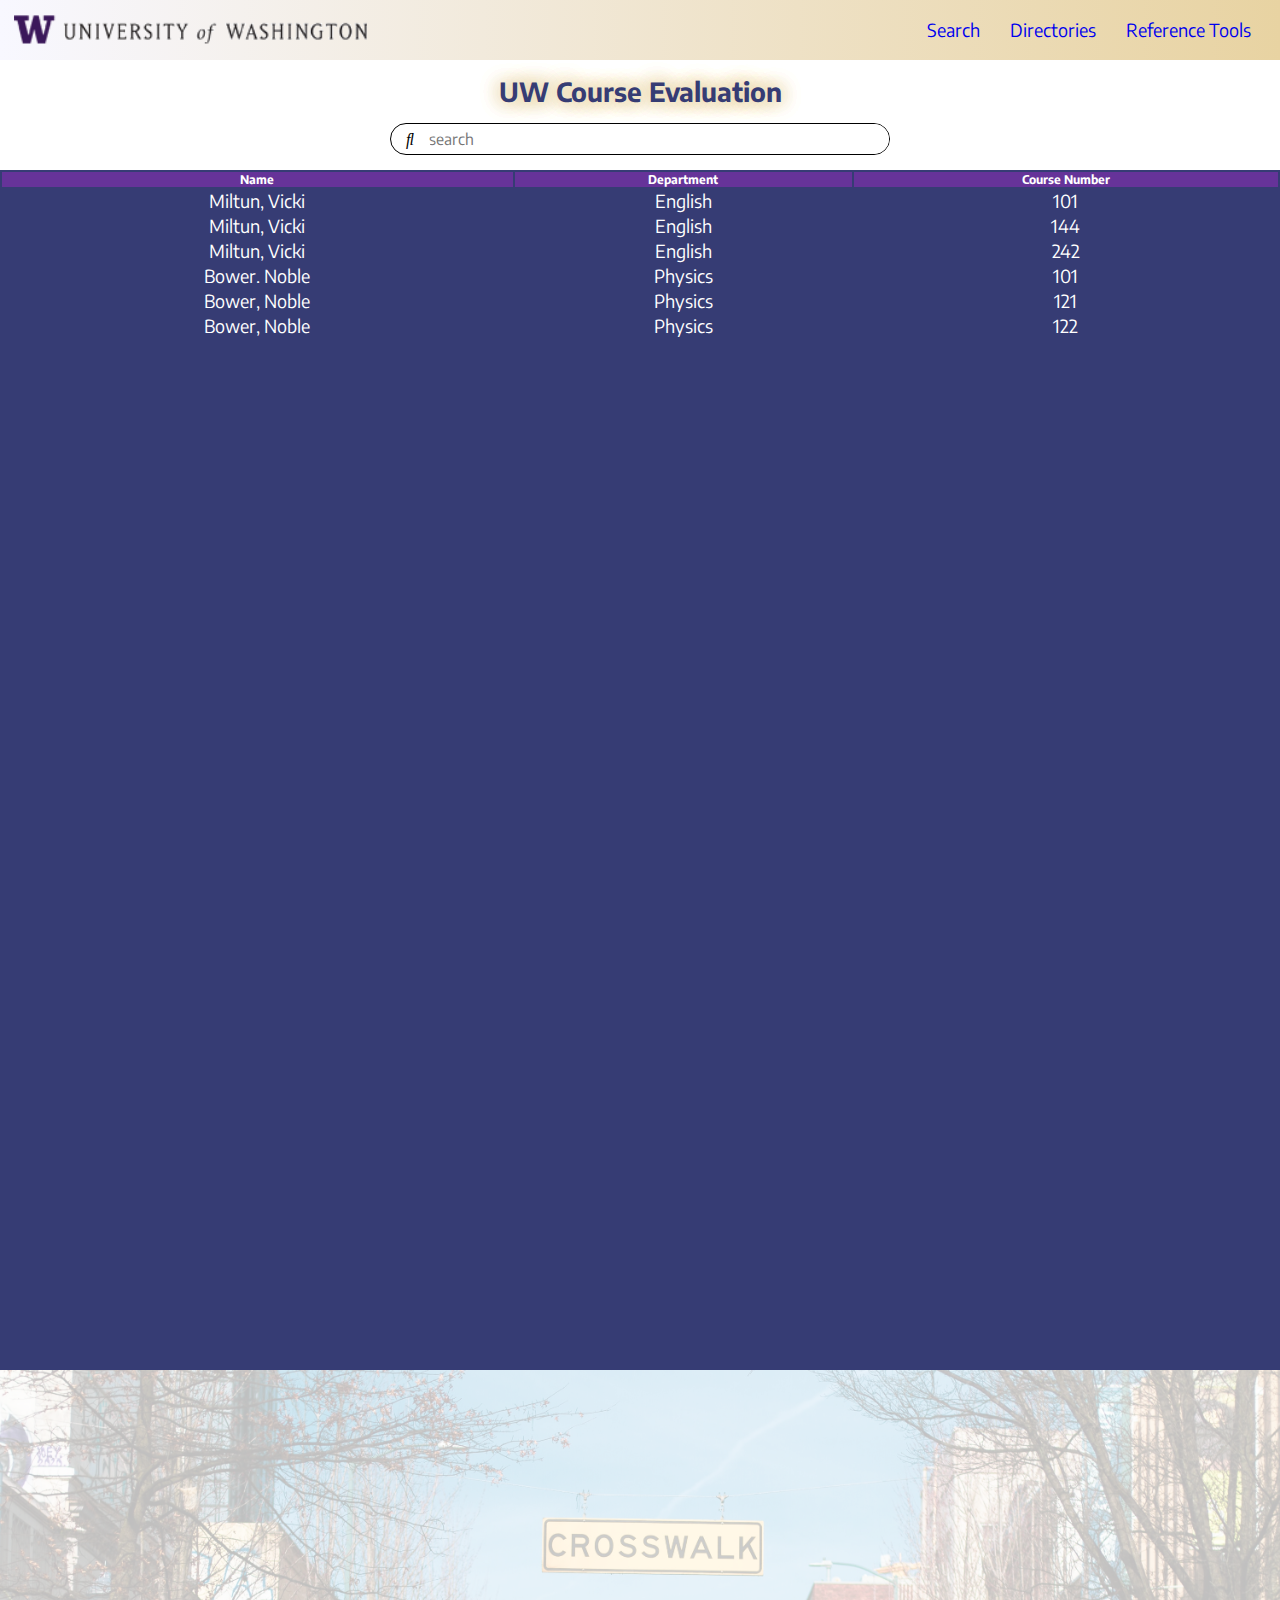
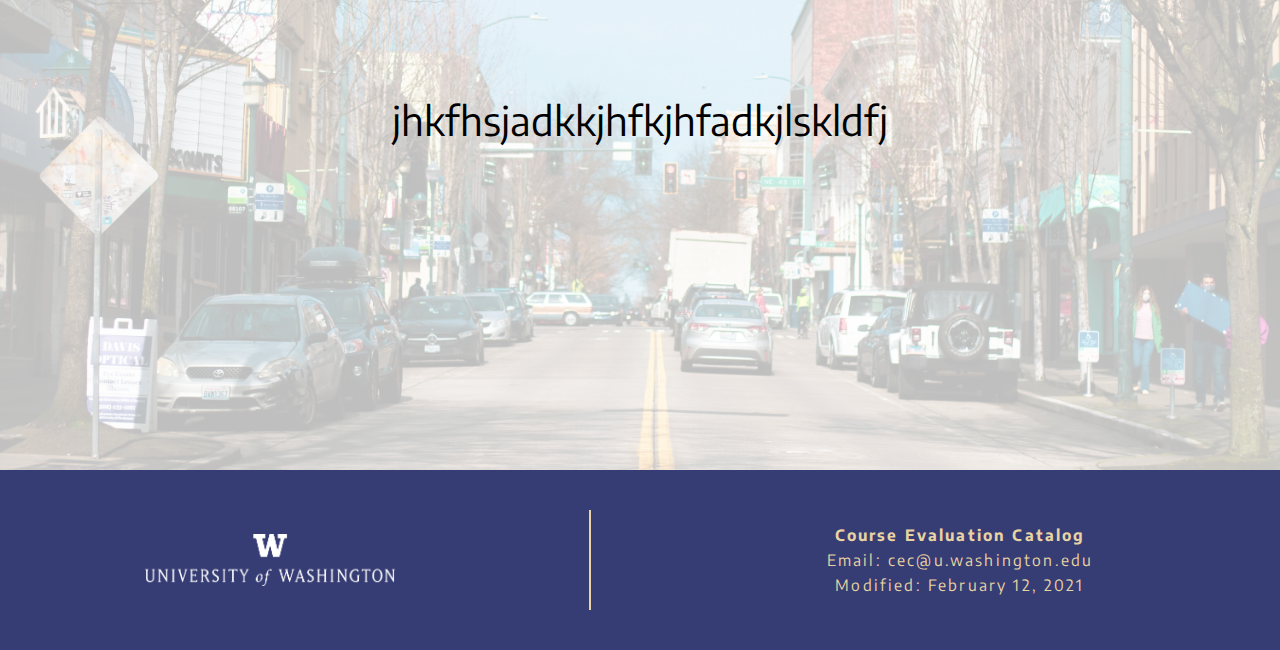
==== data.html @ 4219cb50 "Importing project" ====
<!DOCTYPE html>
<html>

<head>
    <meta charset="UTF-8">
    <meta name="viewport" content="width=device-width, initial-scale=1.0">
    <link rel="stylesheet" href="https://use.fontawesome.com/releases/v5.15.3/css/all.css"
        integrity="sha384-SZXxX4whJ79/gErwcOYf+zWLeJdY/qpuqC4cAa9rOGUstPomtqpuNWT9wdPEn2fk" crossorigin="anonymous">
    <link rel="stylesheet" href="https://cdnjs.cloudflare.com/ajax/libs/font-awesome/4.7.0/css/font-awesome.min.css">
    <link rel="icon" href="images/favicon.ico?v=2" type="image/x-icon">
    <link rel="stylesheet" type="text/css" href="style.css" />
    <title>UW Course Evalutation</title>
</head>

<body>
    <nav class="nav-container">
        <img class="nav-logo" src="images/uw_name.gif" alt="UW name">
        <ul class="nav-link-wrapper">
            <li><a href="#" class="nav-link">Search</a></li>
            <li><a href="#" class="nav-link">Directories</a></li>
            <li><a href="#" class="nav-link">Reference Tools</a></li>
        </ul>
    </nav>

    <!-- <hr style="width: 90%; margin: 20px auto; background-color:#E8D3A2; height: 3px;"> -->

    <main>
        <section class="slide-1">
            <h1 class="slide-1-title">UW Course Evaluation</h1>
            <form>
                <i class="fas fa-search"></i>
                <input id="search" type="text" placeholder="search" class="form-control">
            </form>
            <div class="grid-container">
                <table class = "table custom">
                    <tr class = "bg-info">
                        <th>Name</th>
                        <th>Department</th>
                        <th>Course Number</th>
                    </tr>
    
                    <tbody id="myTable">
                        
                    </tbody>
                </table>
            </div>
        </section>

        <section class="slide-2">
            <img class="slide-2-img" src="images/uw_area1.jpg" placeholder="UW Area">
            <div class="slide-2-container">
                <p class="slide-2-text">jhkfhsjadkkjhfkjhfadkjlskldfj</p>
            </div>
        </section>
    </main>

    <footer id="testing">
        <img class="footer-img" src="images/uwb_signature.png" alt="UWB">
        <hr color=" #E8D3A2" width="100">
        <div class="info">
            <h4>Course Evaluation Catalog</h4>
            <p>Email: cec@u.washington.edu</p>
            <p>Modified: February 12, 2021</p>            
        </div>
    </footer> 


    <script>
        var myArray = [
            {'name': 'Miltun, Vicki', 'ClassDep' : 'English', 'ClassID':'101'},
            {'name': 'Miltun, Vicki', 'ClassDep' : 'English', 'ClassID':'144'},
            {'name': 'Miltun, Vicki', 'ClassDep' : 'English', 'ClassID':'242'},
            {'name': 'Bower. Noble', 'ClassDep' : 'Physics', 'ClassID':'101'},
            {'name': 'Bower, Noble', 'ClassDep' : 'Physics', 'ClassID':'121'},
            {'name': 'Bower, Noble', 'ClassDep' : 'Physics', 'ClassID':'122'}
        ]

        buildTable(myArray)

        function buildTable(data){
            var table = document.getElementById('myTable')

            table.innerHTML = ''
            
            for (var i = 0; i < data.length; i++){
                var row = `<tr>
                                <td>${data[i].name}</td>
                                <td>${data[i].ClassDep}</td>
                                <td>${data[i].ClassID}</td>
                        </tr>`
                        table.innerHTML += row
            }
        }
    </script>
    <script type="text/javascript" src="main.js"></script>
    <script type="text/javascript" src="teachers.json"></script>
    <script src="https://ajax.googleapis.com/ajax/libs/jquery/3.5.1/jquery.min.js"></script>
</body>

</html>
---- style.css ----
@import url('https://fonts.googleapis.com/css2?family=Encode+Sans:wght@500&display=swap');

html {
    --ss-color: ghostwhite;
    --ss-boxsize: 4rem;
}

* {
    margin: 0;
    padding: 0;
    box-sizing: border-box;
    font-family: 'Encode Sans';
    font-size: 12px;
}

.nav-container {
    width: 100%;
    height: 100%;
    background: linear-gradient(to right, ghostwhite, #E8D3A2);
    display: flex;
    justify-content: center;
    align-items: center;
    justify-content: space-between;
    padding: 1.2rem;
}

.nav-logo {
    width: auto;
    height: 2.6rem;
}

.nav-link-wrapper {
    list-style-type: none;
    display: flex;
    justify-content: center;
    align-items: center;
}

.nav-link-wrapper > li {
    margin: 0 15px;
}

.nav-link {
    text-decoration: none;
    font-size: 1.3rem;
    outline: none;
    bordeR: none;
    font-size: 1.5rem;
}

.nav-link:hover {
    color: #664238;
}

form {
    border: 1px solid black;
    border-radius: 20px;
    width: 500px;
    margin: 15px auto;
    display: flex;
    justify-content: center;
    align-items: center;
}

input[type="text"] {
    outline: none;
    border: none;
    height: 30px;
    width: 100%;
    font-size: 1.3rem;
    border-radius: 20px;
}

form .fas {
    padding: 0 15px;
    font-size: 16px;
}

.slide-1 {
    width: 100%;
    height: 100%;
}

.slide-1-title {
    text-align: center;
    font-size: 2.2rem;
    margin: 15px;
    color: #363C74;
    text-shadow:  0 0 20px #E8D3A2, 0 0 20px #E8D3A2, 0 0 20px #E8D3A2;
}

.slide-1-title h3 {
    text-align: center;
}

.slide-2 {
    width: 100%;
    height: 700px;;
    position: relative;
}

.slide-2-img {
    position: absolute;
    object-fit: cover;
    width: 100%;
    height: 100%;
    opacity: 0.25;
}

.slide-2-container {
    position: absolute;
    width: 100%;
    height: 100%;
    display: flex;
    justify-content: center;
    align-items: center;
}

.slide-2-text {
    font-size: 40px;
}

.grid-container {
    background: #363C74;
    grid-template-columns: 1fr;
    overflow: auto;
    overflow-x: hidden;
    align-self: start;
    width: 100%;
    height: 1200px;
}

.grid-item {
    height: 50px;
    width: 100%;
    text-align: center;
    background: #E8D3A2;
    font-size: 1.6rem;
    align-self: start;
    margin: 10px auto;
    width: 98%;
}

th {
    background-color: rebeccapurple;
    color: white;
}
td{
    color:white;
    font-size: large;
    text-align: center;
    justify-content: center;
    align-items:center;
}

footer {
    display: flex;
    justify-content: space-evenly;
    align-items: center;
    background: #363C74;
    height: 180px;
    width: 100%;
    clear: both;
    color: #E8D3A2;
}

.footer-img {
    width: 250px;
}

.info {
    line-height: 25px;
    display: flex;
    flex-direction: column;
    align-items: center;
    justify-content: left;
    width: 350px;
}

.info * {
    font-size: 1.3rem;
    letter-spacing: 0.18rem;
}

hr {
    transform: rotate(90deg);
}

.table {
    width: 100%;
}
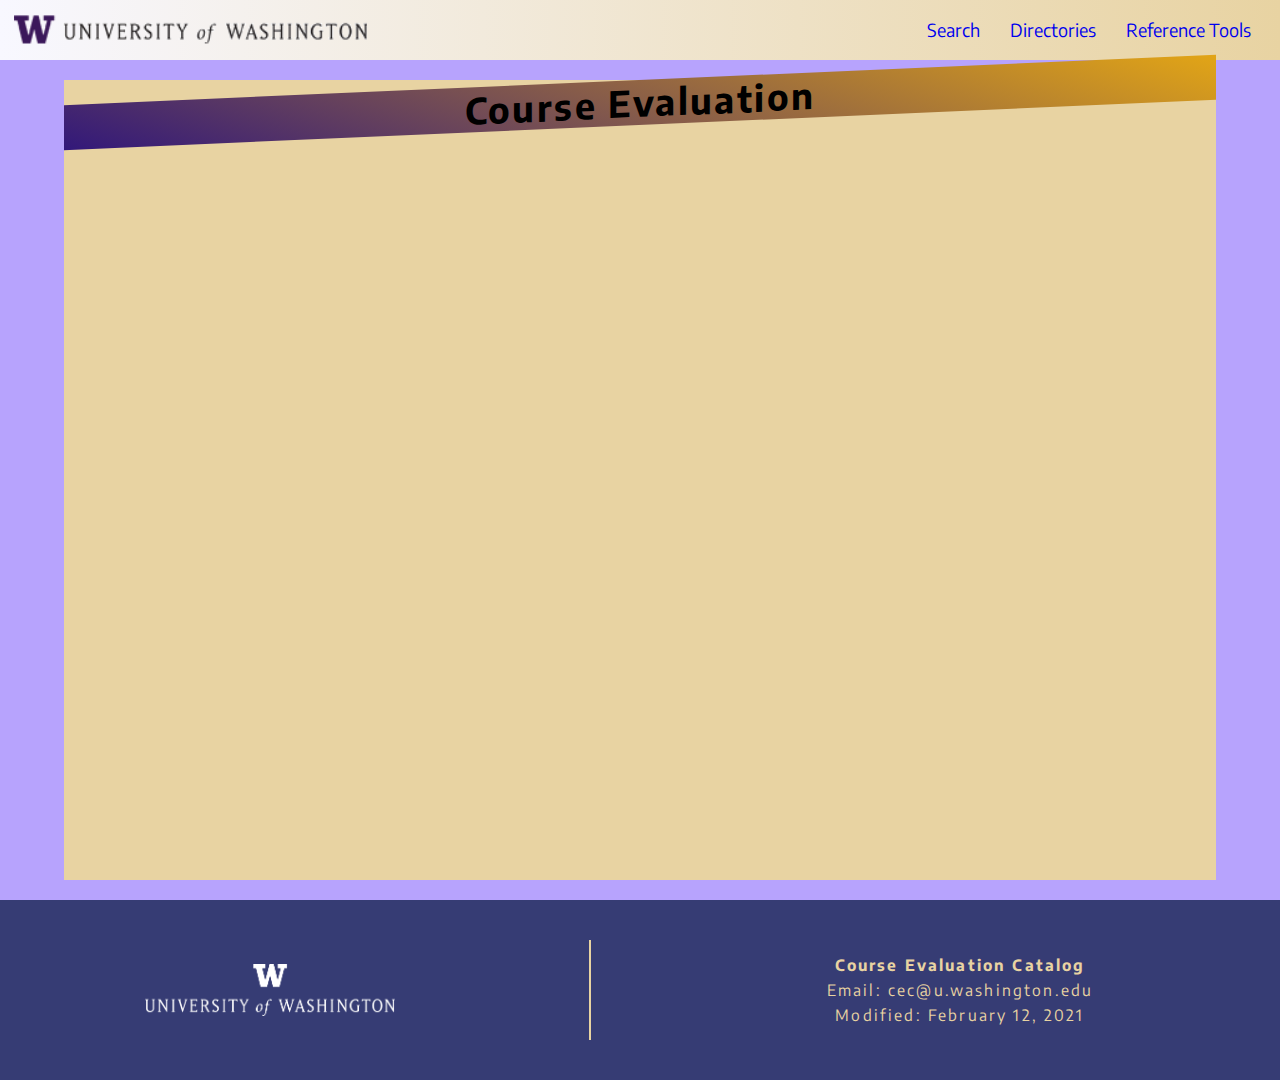
==== commit 0001faf9: "footer and second page" ====
--- a/data.html
+++ b/data.html
@@ -8,8 +8,8 @@
         integrity="sha384-SZXxX4whJ79/gErwcOYf+zWLeJdY/qpuqC4cAa9rOGUstPomtqpuNWT9wdPEn2fk" crossorigin="anonymous">
     <link rel="stylesheet" href="https://cdnjs.cloudflare.com/ajax/libs/font-awesome/4.7.0/css/font-awesome.min.css">
     <link rel="icon" href="images/favicon.ico?v=2" type="image/x-icon">
-    <link rel="stylesheet" type="text/css" href="style.css" />
-    <title>UW Course Evalutation</title>
+    <link rel="stylesheet" type="text/css" href="data.css" />
+    <title>UW Course Evaluation</title>
 </head>
 
 <body>
@@ -22,79 +22,24 @@
         </ul>
     </nav>
 
-    <!-- <hr style="width: 90%; margin: 20px auto; background-color:#E8D3A2; height: 3px;"> -->
-
     <main>
-        <section class="slide-1">
-            <h1 class="slide-1-title">UW Course Evaluation</h1>
-            <form>
-                <i class="fas fa-search"></i>
-                <input id="search" type="text" placeholder="search" class="form-control">
-            </form>
-            <div class="grid-container">
-                <table class = "table custom">
-                    <tr class = "bg-info">
-                        <th>Name</th>
-                        <th>Department</th>
-                        <th>Course Number</th>
-                    </tr>
-    
-                    <tbody id="myTable">
-                        
-                    </tbody>
-                </table>
-            </div>
-        </section>
-
-        <section class="slide-2">
-            <img class="slide-2-img" src="images/uw_area1.jpg" placeholder="UW Area">
-            <div class="slide-2-container">
-                <p class="slide-2-text">jhkfhsjadkkjhfkjhfadkjlskldfj</p>
+        <section>
+            <div class="title">
+                <h1>Course Evaluation</h1>
             </div>
         </section>
     </main>
 
     <footer id="testing">
         <img class="footer-img" src="images/uwb_signature.png" alt="UWB">
-        <hr color=" #E8D3A2" width="100">
+        <hr color="#E8D3A2" width="100">
         <div class="info">
-            <h4>Course Evaluation Catalog</h4>
+            <strong><h4>Course Evaluation Catalog</h4></strong>
             <p>Email: cec@u.washington.edu</p>
-            <p>Modified: February 12, 2021</p>            
+            <p>Modified: February 12, 2021</p>
         </div>
-    </footer> 
-
-
-    <script>
-        var myArray = [
-            {'name': 'Miltun, Vicki', 'ClassDep' : 'English', 'ClassID':'101'},
-            {'name': 'Miltun, Vicki', 'ClassDep' : 'English', 'ClassID':'144'},
-            {'name': 'Miltun, Vicki', 'ClassDep' : 'English', 'ClassID':'242'},
-            {'name': 'Bower. Noble', 'ClassDep' : 'Physics', 'ClassID':'101'},
-            {'name': 'Bower, Noble', 'ClassDep' : 'Physics', 'ClassID':'121'},
-            {'name': 'Bower, Noble', 'ClassDep' : 'Physics', 'ClassID':'122'}
-        ]
-
-        buildTable(myArray)
-
-        function buildTable(data){
-            var table = document.getElementById('myTable')
-
-            table.innerHTML = ''
-            
-            for (var i = 0; i < data.length; i++){
-                var row = `<tr>
-                                <td>${data[i].name}</td>
-                                <td>${data[i].ClassDep}</td>
-                                <td>${data[i].ClassID}</td>
-                        </tr>`
-                        table.innerHTML += row
-            }
-        }
-    </script>
-    <script type="text/javascript" src="main.js"></script>
-    <script type="text/javascript" src="teachers.json"></script>
+    </footer>
     <script src="https://ajax.googleapis.com/ajax/libs/jquery/3.5.1/jquery.min.js"></script>
 </body>
 
-</html>
+</html>--- a/data.css
+++ b/data.css
@@ -0,0 +1,112 @@
+@import url('https://fonts.googleapis.com/css2?family=Encode+Sans:wght@500&display=swap');
+
+* {
+    margin: 0;
+    padding: 0;
+    box-sizing: border-box;
+    font-family: 'Encode Sans';
+    font-size: 12px;
+}
+
+.nav-container {
+    width: 100%;
+    height: 100%;
+    background: linear-gradient(to right, ghostwhite, #E8D3A2);
+    display: flex;
+    justify-content: center;
+    align-items: center;
+    justify-content: space-between;
+    padding: 1.2rem;
+}
+
+.nav-logo {
+    width: auto;
+    height: 2.6rem;
+}
+
+.nav-link-wrapper {
+    list-style-type: none;
+    display: flex;
+    justify-content: center;
+    align-items: center;
+}
+
+.nav-link-wrapper > li {
+    margin: 0 15px;
+}
+
+.nav-link {
+    text-decoration: none;
+    font-size: 1.3rem;
+    outline: none;
+    bordeR: none;
+    font-size: 1.5rem;
+}
+
+.nav-link:hover {
+    color: #664238;
+}
+
+main {
+    width: 100%;
+    height: auto;
+    padding: 20px 0;
+    background: #b7a3fd;
+}
+
+.title::before {
+    content: '';
+    width: 100%;
+    background: linear-gradient(20deg, #32187a, #e2a516);
+}
+
+.title {
+    background: linear-gradient(20deg, #32187a, #e2a516);
+    transform: skewY(-2.5deg)
+}
+
+h1 {
+    font-size: 3rem;
+    letter-spacing: 0.2rem;;
+    text-align: center;
+}
+
+section {
+    width: 90%;
+    margin: 0 auto;
+    background: #E8D3A2;
+    height: 800px;
+}
+
+footer {
+    display: flex;
+    justify-content: space-evenly;
+    align-items: center;
+    background: #363C74;
+    height: 180px;
+    width: 100%;
+    clear: both;
+    color: #E8D3A2;
+}
+
+.footer-img {
+    width: 250px;
+}
+
+.info {
+    line-height: 25px;
+    display: flex;
+    flex-direction: column;
+    align-items: center;
+    justify-content: left;
+    width: 350px;
+}
+
+.info * {
+    font-size: 1.3rem;
+    letter-spacing: 0.18rem;
+}
+
+hr {
+    transform: rotate(90deg);
+}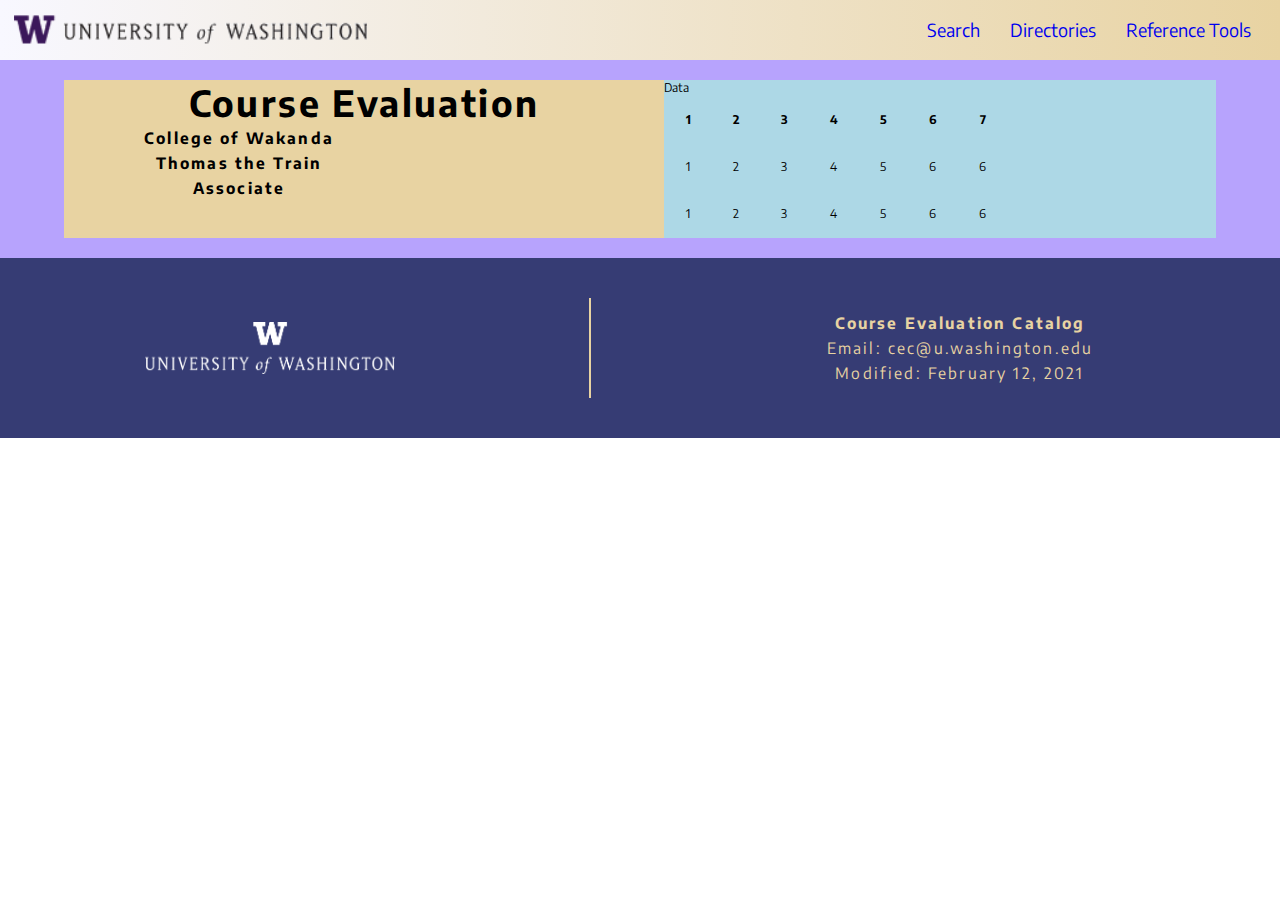
==== commit f78a15e7: "beta beta" ====
--- a/data.html
+++ b/data.html
@@ -24,9 +24,50 @@
 
     <main>
         <section>
-            <div class="title">
+            <div class="left">
+                <div class="title"></div>
                 <h1>Course Evaluation</h1>
+            <div class="info">
+                <h2>College of Wakanda</h2>
+                <h3>Thomas the Train</h3>
+                <h3>Associate</h3>
             </div>
+            </div>
+            <div class="right">
+                <table>
+                    <tr>
+                        <th>1</th>
+                        <th>2</th>
+                        <th>3</th>
+                        <th>4</th>
+                        <th>5</th>
+                        <th>6</th>
+                        <th>7</th>
+                    </tr>
+                    <tb>
+                        <tr>
+                            <td>1</td>
+                            <td>2</td>
+                            <td>3</td>
+                            <td>4</td>
+                            <td>5</td>
+                            <td>6</td>
+                            <td>6</td>
+                        </tr>
+                        <tr>
+                            <td>1</td>
+                            <td>2</td>
+                            <td>3</td>
+                            <td>4</td>
+                            <td>5</td>
+                            <td>6</td>
+                            <td>6</td>
+                        </tr>
+                    </tb>
+                    <tablecaption>Data</tablecaption>
+                </table>
+            </div>
+
         </section>
     </main>
 
@@ -34,7 +75,9 @@
         <img class="footer-img" src="images/uwb_signature.png" alt="UWB">
         <hr color="#E8D3A2" width="100">
         <div class="info">
-            <strong><h4>Course Evaluation Catalog</h4></strong>
+            <strong>
+                <h4>Course Evaluation Catalog</h4>
+            </strong>
             <p>Email: cec@u.washington.edu</p>
             <p>Modified: February 12, 2021</p>
         </div>
--- a/data.css
+++ b/data.css
@@ -54,15 +54,31 @@
     background: #b7a3fd;
 }
 
-.title::before {
-    content: '';
-    width: 100%;
-    background: linear-gradient(20deg, #32187a, #e2a516);
+section {
+    width: 90%;
+    margin: 0 auto;
+    display: grid;
+    grid-template-columns: minmax(300px, 600px) 1fr;
+}
+
+.left {
+    background: #E8D3A2;
+    display: flex;
+    flex-direction: column;
+    justify-content: left;
+}
+
+.right {
+    background: lightblue;
+}
+
+.left, .right {
+    display: flex;
+    flex-direction: column;
 }
 
 .title {
-    background: linear-gradient(20deg, #32187a, #e2a516);
-    transform: skewY(-2.5deg)
+    background: none;
 }
 
 h1 {
@@ -71,11 +87,18 @@
     text-align: center;
 }
 
-section {
-    width: 90%;
-    margin: 0 auto;
-    background: #E8D3A2;
-    height: 800px;
+.info {
+
+}
+
+table {
+    width: 200px;
+    border: 1 solid black;
+}
+
+th, tr, td {
+    padding: 15px 20px;
+    border: 1 solid black;
 }
 
 footer {
@@ -109,4 +132,19 @@
 
 hr {
     transform: rotate(90deg);
+}
+
+@media screen and (max-width: 700px) {
+    footer {
+        display: flex;
+        flex-direction: column;
+        height: 100%;
+        padding: 30px 0;
+    }
+
+    hr {
+        transform: rotate(180deg);
+        width: 75%;
+        margin: 20px 0;
+    }
 }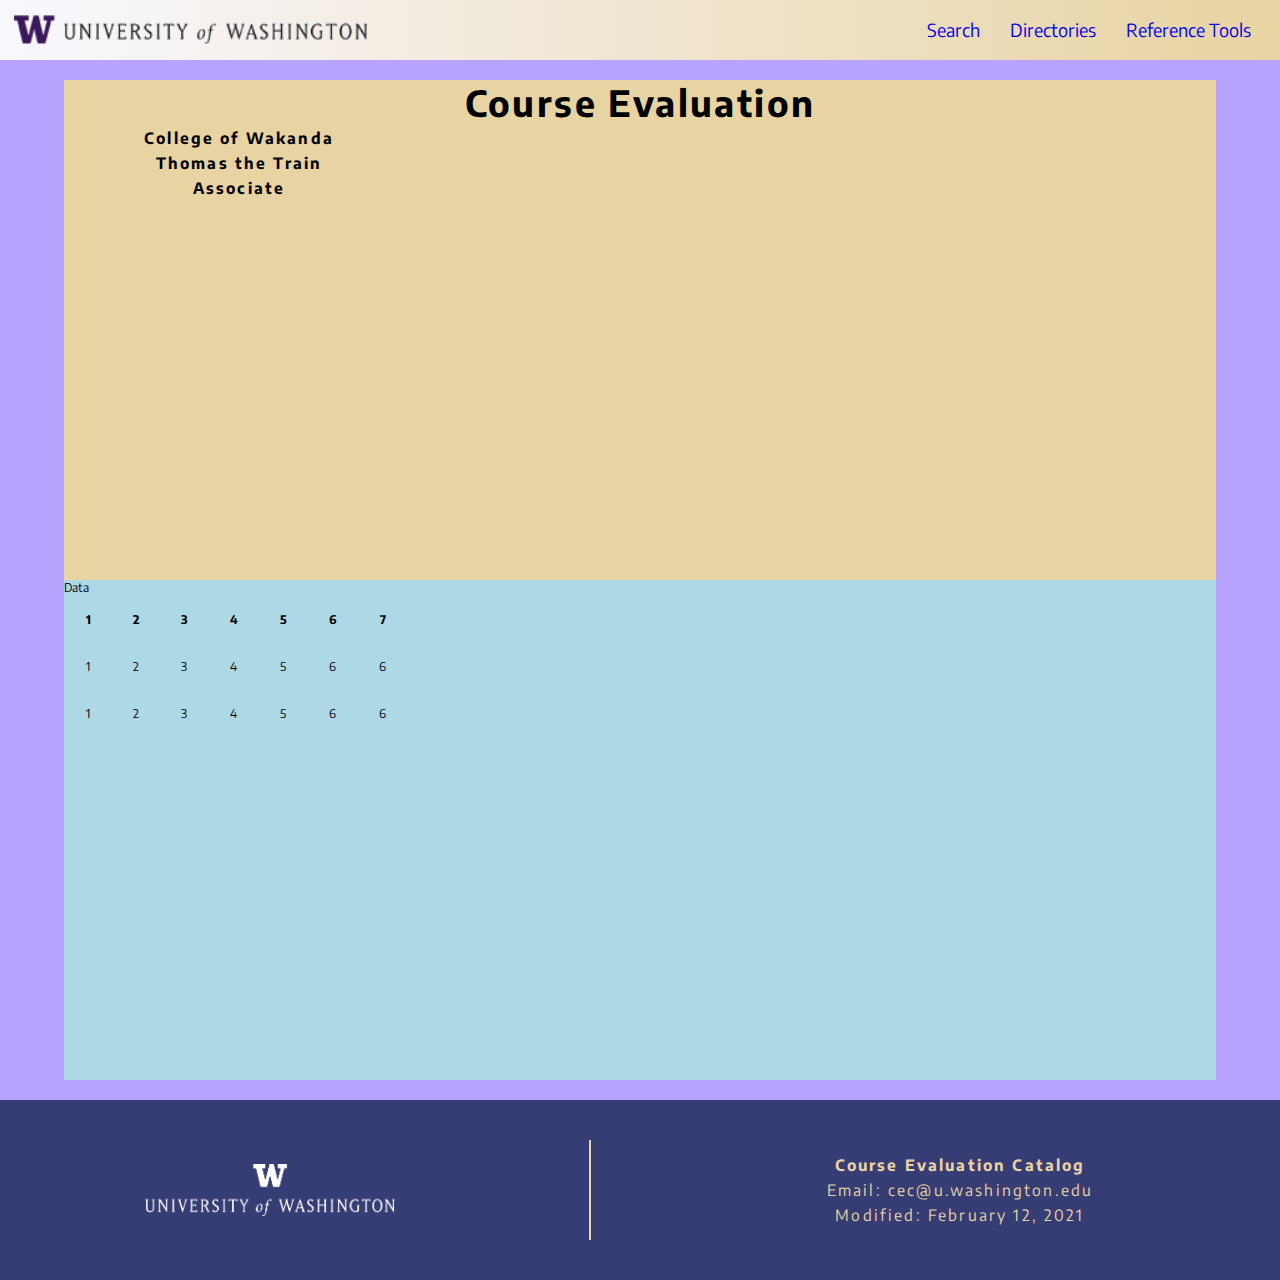
==== commit d81fb029: "changes" ====
--- a/data.html
+++ b/data.html
@@ -72,7 +72,7 @@
     </main>
 
     <footer id="testing">
-        <img class="footer-img" src="images/uwb_signature.png" alt="UWB">
+        <img class="footer-img" src="images/uw_signature.png" alt="UW">
         <hr color="#E8D3A2" width="100">
         <div class="info">
             <strong>
--- a/data.css
+++ b/data.css
@@ -58,7 +58,8 @@
     width: 90%;
     margin: 0 auto;
     display: grid;
-    grid-template-columns: minmax(300px, 600px) 1fr;
+    grid-template-rows: 1fr 1fr;
+    height: 1000px;
 }
 
 .left {
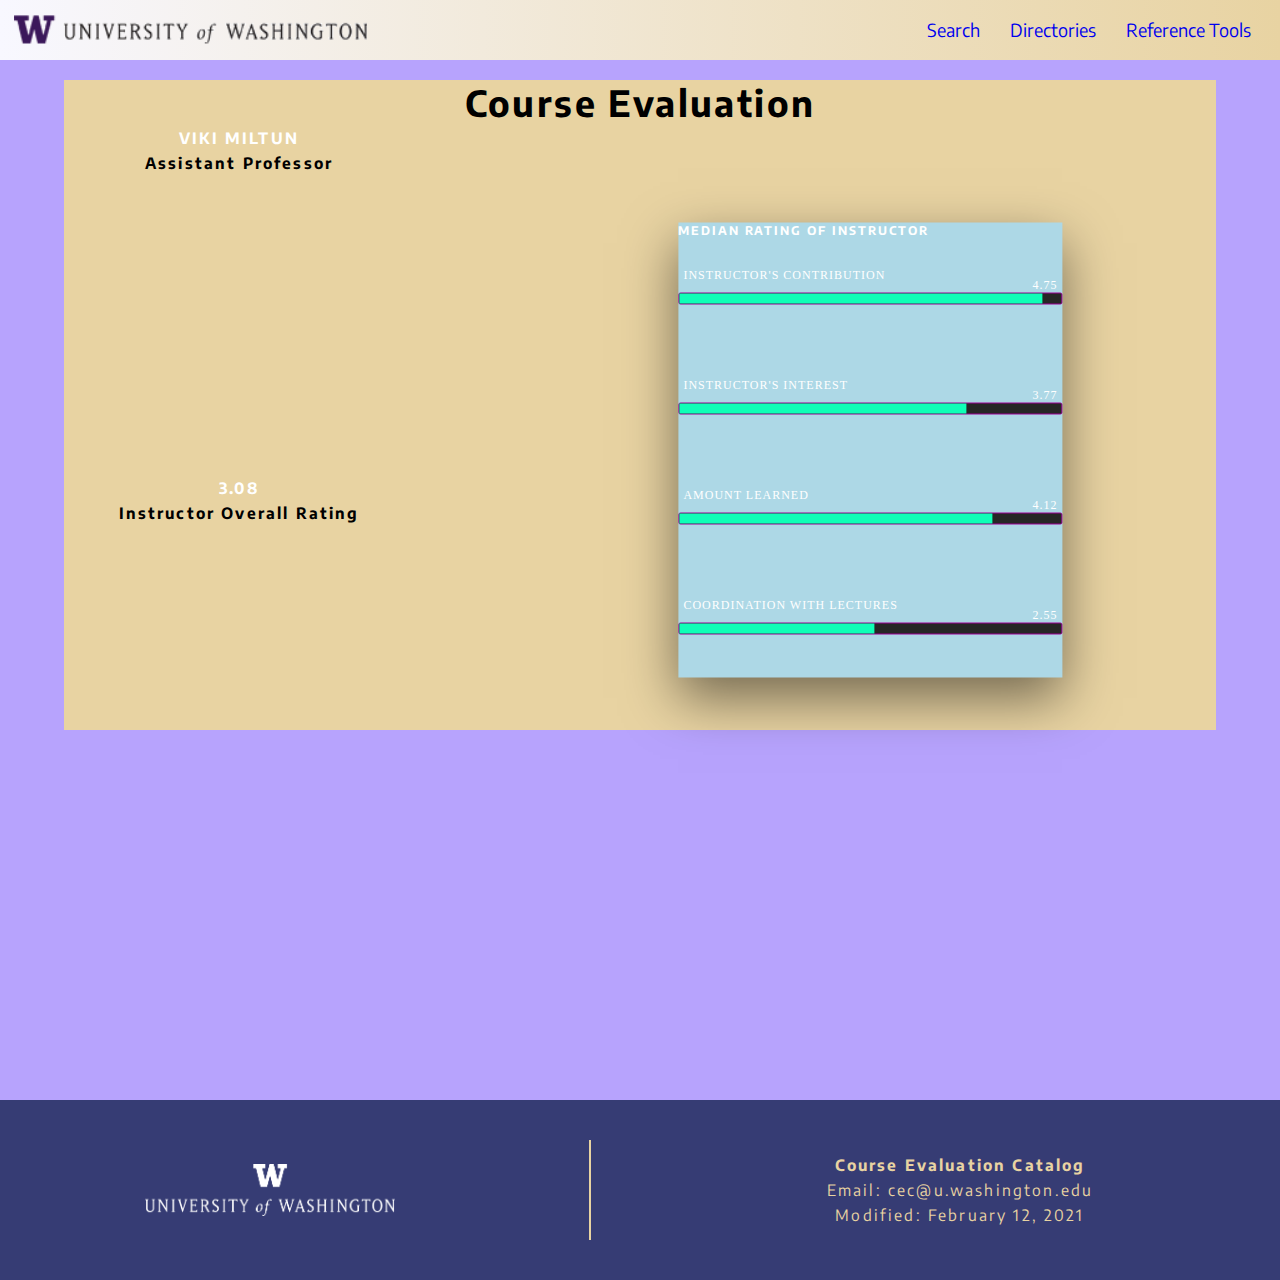
==== commit 53498dca: "pages page" ====
--- a/data.html
+++ b/data.html
@@ -27,49 +27,56 @@
             <div class="left">
                 <div class="title"></div>
                 <h1>Course Evaluation</h1>
-            <div class="info">
-                <h2>College of Wakanda</h2>
-                <h3>Thomas the Train</h3>
-                <h3>Associate</h3>
-            </div>
+                <div class="info">
+                    <h2>Viki Miltun</h2>
+                    <h3>Assistant Professor</h3>
+                    <br></br>
+                    <br></br>
+                    <br></br>
+                    <br></br>
+     
+                    <br></br>
+                    <br></br>
+                    <h5 style = "color: #ffffff">3.08</h5>
+                    <h4>Instructor Overall Rating</h4>
+                </div>
             </div>
             <div class="right">
-                <table>
-                    <tr>
-                        <th>1</th>
-                        <th>2</th>
-                        <th>3</th>
-                        <th>4</th>
-                        <th>5</th>
-                        <th>6</th>
-                        <th>7</th>
-                    </tr>
-                    <tb>
-                        <tr>
-                            <td>1</td>
-                            <td>2</td>
-                            <td>3</td>
-                            <td>4</td>
-                            <td>5</td>
-                            <td>6</td>
-                            <td>6</td>
-                        </tr>
-                        <tr>
-                            <td>1</td>
-                            <td>2</td>
-                            <td>3</td>
-                            <td>4</td>
-                            <td>5</td>
-                            <td>6</td>
-                            <td>6</td>
-                        </tr>
-                    </tb>
-                    <tablecaption>Data</tablecaption>
+                <h2>Median rating of instructor</h2>
+                <div class="skillBox">
+                    <p>Instructor's contribution</p>
+                    <p>4.75</p>
+                    <div class="skill">
+                        <div class="skill_level" style ="width: 95%"></div>
+                    </div>
+                </div>
+                <div class="skillBox">
+                    <p>Instructor's interest</p>
+                    <p>3.77</p>
+                    <div class="skill">
+                        <div class="skill_level" style = "width: 75%"></div>
+                    </div>
+                </div>
+                <div class="skillBox">
+                    <p>Amount learned</p>
+                    <p>4.12</p>
+                    <div class="skill">
+                        <div class="skill_level" style = "width: 82%"></div>
+                    </div>
+                </div>
+                <div class="skillBox">
+                    <p>Coordination with lectures</p>
+                    <p>2.55</p>
+                    <div class="skill">
+                        <div class="skill_level" style ="width: 51%"></div>
+                    </div>
+                </div>
+        
                 </table>
             </div>
-
+        
         </section>
-    </main>
+        </main>
 
     <footer id="testing">
         <img class="footer-img" src="images/uw_signature.png" alt="UW">
--- a/data.css
+++ b/data.css
@@ -63,14 +63,75 @@
 }
 
 .left {
+    height:130%;
     background: #E8D3A2;
     display: flex;
     flex-direction: column;
     justify-content: left;
 }
 
+.spacer
+{
+    height:130%;
+}
+
 .right {
+    width: 30%;
+    position: absolute;
+    top: 50%;
+    left: 50%;
+    transform: translate(10%, -50%);
     background: lightblue;
+    padding: 20 px;
+    box-sizing: border-box;
+    box-shadow: 0 20px 50px rgba(0,0,0,.5);
+
+}
+
+.skillBox{
+    box-sizing: border-box;
+    width: 100%;
+    margin: 20px 0;
+}
+
+.skillBox p{
+    color: #fff;
+    text-transform: uppercase;
+    margin: 0 0 10px;
+    padding: 10px 5px 0px;
+    font-family: bold;
+    letter-spacing: 1px;
+}
+
+.skillBox p:nth-child(2)
+{
+    float: right;
+    position: relative;
+    top: -25px;
+}
+
+.skill{
+    background: #262626;
+    margin: 0 0 10px;
+    padding: 0px;;
+    box-sizing: border-box;
+    border: 1px solid #9c0094;
+    border-radius: 2px;
+}
+
+.skill_level
+{
+    background: #0fffb7;
+    width: 100%;
+    height: 10px;
+}
+
+h2 {
+    margin: 0;
+    padding: 0;
+    color: #fff;
+    text-transform: uppercase;
+    letter-spacing: 2px;
 }
 
 .left, .right {
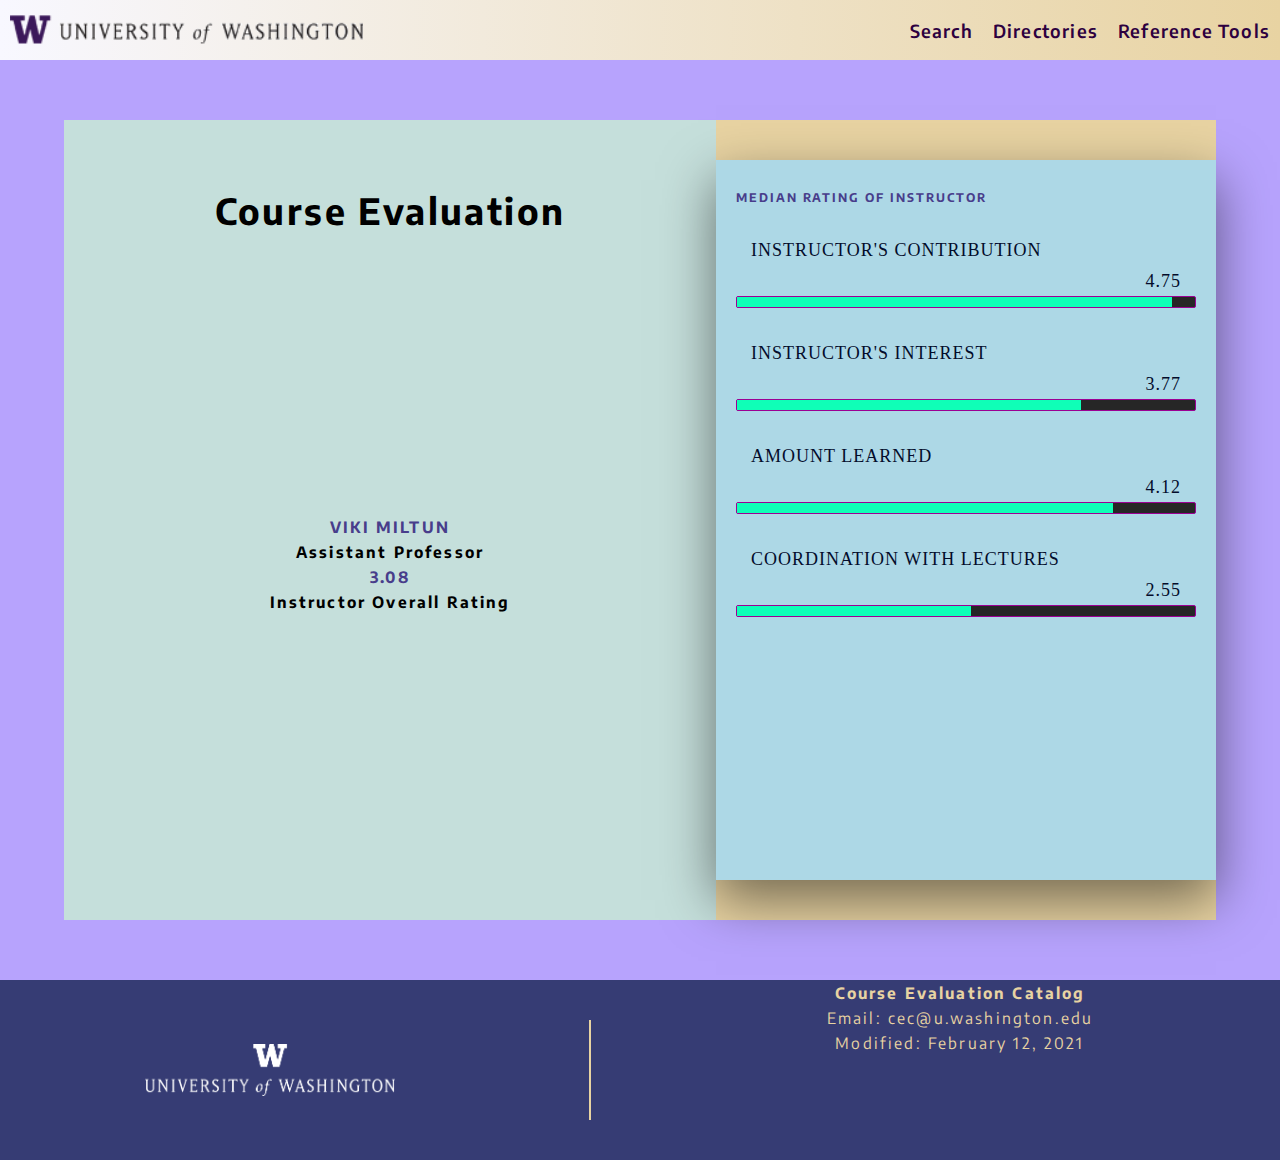
==== commit 68182df8: "responsive and data.html reformat" ====
--- a/data.html
+++ b/data.html
@@ -25,58 +25,51 @@
     <main>
         <section>
             <div class="left">
-                <div class="title"></div>
-                <h1>Course Evaluation</h1>
+                <h1 class="title">Course Evaluation</h1>
                 <div class="info">
-                    <h2>Viki Miltun</h2>
+                    <h2 style="color:darkslateblue">Viki Miltun</h2>
                     <h3>Assistant Professor</h3>
-                    <br></br>
-                    <br></br>
-                    <br></br>
-                    <br></br>
-     
-                    <br></br>
-                    <br></br>
-                    <h5 style = "color: #ffffff">3.08</h5>
+                    <h5 style="color:darkslateblue">3.08</h5>
                     <h4>Instructor Overall Rating</h4>
                 </div>
             </div>
             <div class="right">
-                <h2>Median rating of instructor</h2>
-                <div class="skillBox">
-                    <p>Instructor's contribution</p>
-                    <p>4.75</p>
-                    <div class="skill">
-                        <div class="skill_level" style ="width: 95%"></div>
+                <div class="right-container">
+                    <h2 style="color:darkslateblue">Median rating of instructor</h2>
+                    <div class="skillBox">
+                        <p>Instructor's contribution</p>
+                        <p>4.75</p>
+                        <div class="skill">
+                            <div class="skill_level" style="width: 95%"></div>
+                        </div>
+                    </div>
+                    <div class="skillBox">
+                        <p>Instructor's interest</p>
+                        <p>3.77</p>
+                        <div class="skill">
+                            <div class="skill_level" style="width: 75%"></div>
+                        </div>
+                    </div>
+                    <div class="skillBox">
+                        <p>Amount learned</p>
+                        <p>4.12</p>
+                        <div class="skill">
+                            <div class="skill_level" style="width: 82%"></div>
+                        </div>
+                    </div>
+                    <div class="skillBox">
+                        <p>Coordination with lectures</p>
+                        <p>2.55</p>
+                        <div class="skill">
+                            <div class="skill_level" style="width: 51%"></div>
+                        </div>
                     </div>
                 </div>
-                <div class="skillBox">
-                    <p>Instructor's interest</p>
-                    <p>3.77</p>
-                    <div class="skill">
-                        <div class="skill_level" style = "width: 75%"></div>
-                    </div>
-                </div>
-                <div class="skillBox">
-                    <p>Amount learned</p>
-                    <p>4.12</p>
-                    <div class="skill">
-                        <div class="skill_level" style = "width: 82%"></div>
-                    </div>
-                </div>
-                <div class="skillBox">
-                    <p>Coordination with lectures</p>
-                    <p>2.55</p>
-                    <div class="skill">
-                        <div class="skill_level" style ="width: 51%"></div>
-                    </div>
-                </div>
-        
-                </table>
+
             </div>
-        
+
         </section>
-        </main>
+    </main>
 
     <footer id="testing">
         <img class="footer-img" src="images/uw_signature.png" alt="UW">
--- a/data.css
+++ b/data.css
@@ -10,13 +10,13 @@
 
 .nav-container {
     width: 100%;
-    height: 100%;
+    height: 60px;
     background: linear-gradient(to right, ghostwhite, #E8D3A2);
     display: flex;
     justify-content: center;
     align-items: center;
     justify-content: space-between;
-    padding: 1.2rem;
+    padding-left: 10px;
 }
 
 .nav-logo {
@@ -31,96 +31,107 @@
     align-items: center;
 }
 
-.nav-link-wrapper > li {
-    margin: 0 15px;
-}
-
 .nav-link {
     text-decoration: none;
-    font-size: 1.3rem;
+    font-size: 1.5rem;
     outline: none;
     bordeR: none;
     font-size: 1.5rem;
+    color: #2d003f;
+    font-weight: 600;
+    letter-spacing: 0.1rem;
+    padding: 19px 10px;
 }
 
 .nav-link:hover {
-    color: #664238;
+    transition: all .3s ease;
+    color: #691a04;
+    background: #ffefc9;
 }
 
 main {
     width: 100%;
-    height: auto;
+    height: 50%;
     padding: 20px 0;
     background: #b7a3fd;
 }
 
 section {
     width: 90%;
-    margin: 0 auto;
+    margin: 40px auto;
     display: grid;
-    grid-template-rows: 1fr 1fr;
-    height: 1000px;
+    grid-template-columns: minmax(450px, 700px) 1fr;
+    height: 800px;
+    background: #E8D3A2;
+    transition: all .3s ease;
 }
 
 .left {
-    height:130%;
-    background: #E8D3A2;
+    padding-top: 4em;
+    background: rgb(197, 223, 219);
     display: flex;
     flex-direction: column;
-    justify-content: left;
-}
-
-.spacer
-{
-    height:130%;
+    justify-content: center;
+    align-items: center;
+}
+
+.info {
+    margin: 40% 0;
+    width: 100%;
+    height: 100%;
+    display: flex;
+    flex-direction: column;
+    justify-content: center;
+    align-items: center;
 }
 
 .right {
-    width: 30%;
-    position: absolute;
-    top: 50%;
-    left: 50%;
-    transform: translate(10%, -50%);
+    justify-self: center;
+    float: right;
+    width: 500px;
     background: lightblue;
-    padding: 20 px;
+    padding: 20px;
     box-sizing: border-box;
-    box-shadow: 0 20px 50px rgba(0,0,0,.5);
-
-}
-
-.skillBox{
-    box-sizing: border-box;
-    width: 100%;
+    box-shadow: 0 20px 50px rgba(0, 0, 0, .5);
+    margin: 40px 0;
+}
+
+.right-container {
+    width: 100%;
+    padding: 10px 0;
+}
+
+.skillBox {
+    width: 100%;
+}
+
+.skillBox p {
+    color: rgb(3, 12, 43);
+    font-size: 1.5rem;
+    text-transform: uppercase;
     margin: 20px 0;
-}
-
-.skillBox p{
-    color: #fff;
-    text-transform: uppercase;
-    margin: 0 0 10px;
-    padding: 10px 5px 0px;
+    padding: 15px;
     font-family: bold;
     letter-spacing: 1px;
 }
 
-.skillBox p:nth-child(2)
-{
+.skillBox p:nth-child(2) {
     float: right;
     position: relative;
-    top: -25px;
-}
-
-.skill{
+    top: -60px;
+}
+
+.skill {
     background: #262626;
     margin: 0 0 10px;
-    padding: 0px;;
+    padding: 0px;
+    ;
     box-sizing: border-box;
     border: 1px solid #9c0094;
     border-radius: 2px;
 }
 
-.skill_level
-{
+.skill_level {
     background: #0fffb7;
     width: 100%;
     height: 10px;
@@ -134,33 +145,16 @@
     letter-spacing: 2px;
 }
 
-.left, .right {
-    display: flex;
-    flex-direction: column;
-}
-
 .title {
     background: none;
+    margin: 20px 0;
 }
 
 h1 {
     font-size: 3rem;
-    letter-spacing: 0.2rem;;
+    letter-spacing: 0.2rem;
+    ;
     text-align: center;
-}
-
-.info {
-
-}
-
-table {
-    width: 200px;
-    border: 1 solid black;
-}
-
-th, tr, td {
-    padding: 15px 20px;
-    border: 1 solid black;
 }
 
 footer {
@@ -194,14 +188,96 @@
 
 hr {
     transform: rotate(90deg);
-}
-
-@media screen and (max-width: 700px) {
-    footer {
+    transition: all 0.3s ease-in-out;
+}
+
+@media screen and (max-width: 1100px) {
+
+    nav {
+        flex-direction: column;
+        padding: 10px 0;
+    }
+
+    .nav-container {
+        height: 100%;
+    }
+
+    .nav-link-wrapper {
+        flex-direction: column;
+        width: 100%;
+    }
+
+    .nav-link {
+        padding: 0;
+    }
+
+    .nav-logo {
+        width: 300px;
+        height: auto;
+        padding: 15px 0;
+    }
+
+    form {
+        width: 260px;
+    }
+
+    section {
+        grid-template-columns: 100%;
+    }
+
+    .title {
+        font-size: 2rem;
+    }
+
+    .section {
+        height: 400px;
+    }
+
+    .left {
+        padding-top: 0;
+    }
+
+    .right {
+        width: 300px;
+    }
+
+    .info {
+        margin: 0;
+    }
+
+    .info, .left {
         display: flex;
-        flex-direction: column;
-        height: 100%;
-        padding: 30px 0;
+        justify-content: center;
+        align-items: center;
+    }
+
+    .skillBox {
+        height: 100px;
+        display: flex;
+        flex-direction: column;
+        justify-content: center;
+    }
+
+    .skillBox p {
+        color: rgb(3, 12, 43);
+        font-size: 1.5rem;
+        text-transform: uppercase;
+        margin: 20px 0;
+        padding: 0px;
+        font-family: bold;
+        letter-spacing: 1px;
+    }
+
+    .skillBox p:nth-child(2) {
+        float: right;
+        position: relative;
+        top: 0;
+    }
+
+    .skillBox p:first-child {
+        float: right;
+        position: relative;
+        top: 35px;
     }
 
     hr {
@@ -209,4 +285,11 @@
         width: 75%;
         margin: 20px 0;
     }
+
+    footer {
+        display: flex;
+        flex-direction: column;
+        height: 100%;
+        padding: 30px 0;
+    }
 }